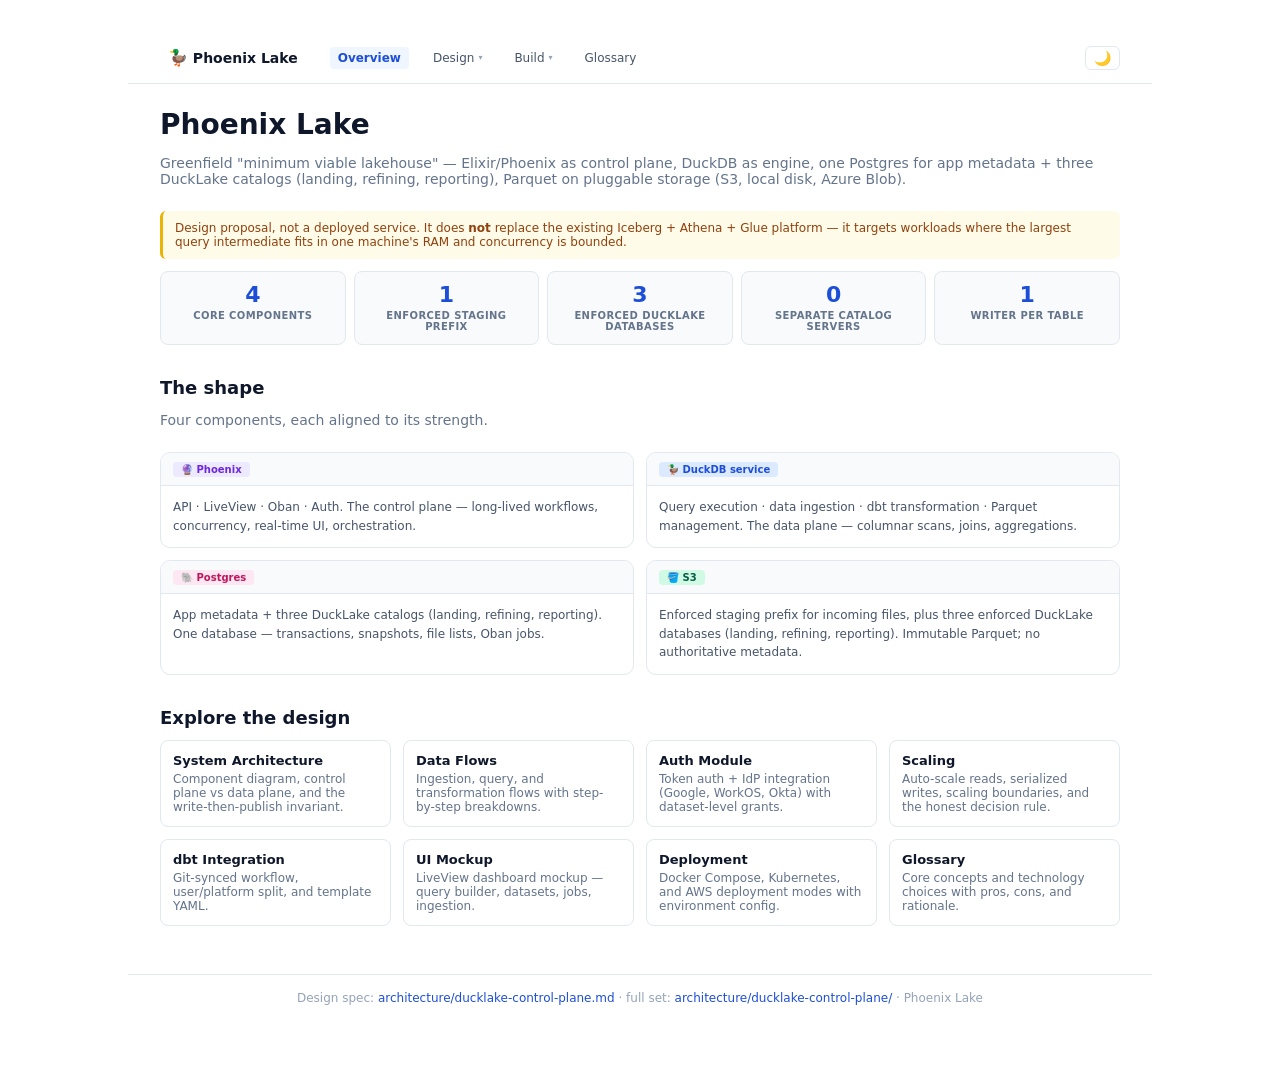
==== docs/index.html @ 2db0d596 "feat: Phoenix Lake architecture, docs, and project scaffolding" ====
<!DOCTYPE html>
<html lang="en">
<head>
<meta charset="utf-8">
<meta name="viewport" content="width=device-width, initial-scale=1.0">
<title>Phoenix Lake — Architecture</title>
<link rel="icon" href="data:image/svg+xml,<svg xmlns='http://www.w3.org/2000/svg' viewBox='0 0 100 100'><text y='.9em' font-size='90'>🦆</text></svg>">
<link rel="stylesheet" href="styles.css">
</head>
<body>

<nav class="site-nav">
  <a class="brand" href="index.html"><span>🦆</span> Phoenix Lake</a>
  <a class="active" href="index.html">Overview</a>
  <div class="nav-dropdown">
    <a href="architecture.html">Design</a>
    <div class="dropdown-menu">
      <a href="architecture.html"><span class="nav-icon">📐</span><span class="nav-label">Architecture<span class="nav-desc">System overview, components, boundaries</span></span></a>
      <a href="phoenix.html"><span class="nav-icon">🔮</span><span class="nav-label">Phoenix<span class="nav-desc">Control plane, API, LiveView, Oban</span></span></a>
      <a href="duckdb-service.html"><span class="nav-icon">🦆</span><span class="nav-label">DuckDB Service<span class="nav-desc">Compute engine, queries, ingestion</span></span></a>
      <a href="postgres.html"><span class="nav-icon">🐘</span><span class="nav-label">Postgres<span class="nav-desc">Catalogs, app metadata, DuckLake</span></span></a>
      <a href="s3.html"><span class="nav-icon">🪣</span><span class="nav-label">S3<span class="nav-desc">Storage, staging, partitioning</span></span></a>
      <div class="dropdown-divider"></div>
      <a href="data-flows.html"><span class="nav-icon">🔀</span><span class="nav-label">Data Flows<span class="nav-desc">Ingestion, query, transformation</span></span></a>
      <a href="auth.html"><span class="nav-icon">🔐</span><span class="nav-label">Auth<span class="nav-desc">Tokens, IdP, grants, roles</span></span></a>
      <a href="ui.html"><span class="nav-icon">🖥️</span><span class="nav-label">UI Mockup<span class="nav-desc">LiveView dashboard preview</span></span></a>
    </div>
  </div>
  <div class="nav-dropdown">
    <a href="scaling.html">Build</a>
    <div class="dropdown-menu">
      <a href="scaling.html"><span class="nav-icon">📈</span><span class="nav-label">Scaling<span class="nav-desc">Reads, writes, boundaries</span></span></a>
      <a href="dbt.html"><span class="nav-icon">🔄</span><span class="nav-label">dbt<span class="nav-desc">Git-synced transformations</span></span></a>
      <a href="deployment.html"><span class="nav-icon">🚀</span><span class="nav-label">Deployment<span class="nav-desc">Docker, K8s, AWS</span></span></a>
      <a href="api.html"><span class="nav-icon">📡</span><span class="nav-label">API Reference<span class="nav-desc">OpenAPI spec, Swagger UI</span></span></a>
    </div>
  </div>
  <a href="glossary.html">Glossary</a>
<button class="dark-toggle" onclick="toggleTheme()" aria-label="Toggle dark mode">🌙</button>
</nav>
<main>
<h1>Phoenix Lake</h1>
<p class="subtitle">Greenfield "minimum viable lakehouse" — Elixir/Phoenix as control plane, DuckDB as engine, one Postgres for app metadata + three DuckLake catalogs (landing, refining, reporting), Parquet on pluggable storage (S3, local disk, Azure Blob).</p>

<div class="info info-yellow">Design proposal, not a deployed service. It does <strong>not</strong> replace the existing Iceberg + Athena + Glue platform — it targets workloads where the largest query intermediate fits in one machine's RAM and concurrency is bounded.</div>

<div class="stat-grid">
  <div class="stat"><span class="num">4</span><span class="label">Core components</span></div>
  <div class="stat"><span class="num">1</span><span class="label">Enforced staging prefix</span></div>
  <div class="stat"><span class="num">3</span><span class="label">Enforced DuckLake databases</span></div>
  <div class="stat"><span class="num">0</span><span class="label">Separate catalog servers</span></div>
  <div class="stat"><span class="num">1</span><span class="label">Writer per table</span></div>
</div>

<h2>The shape</h2>
<p class="subtitle">Four components, each aligned to its strength.</p>

<div class="split-grid">
  <a href="phoenix.html" class="split-card" style="text-decoration:none;">
    <div class="head"><span class="component-badge badge-phoenix">🔮 Phoenix</span></div>
    <div class="body">
      <p>API · LiveView · Oban · Auth. The control plane — long-lived workflows, concurrency, real-time UI, orchestration.</p>
    </div>
  </a>
  <a href="duckdb-service.html" class="split-card" style="text-decoration:none;">
    <div class="head"><span class="component-badge badge-duckdb">🦆 DuckDB service</span></div>
    <div class="body">
      <p>Query execution · data ingestion · dbt transformation · Parquet management. The data plane — columnar scans, joins, aggregations.</p>
    </div>
  </a>
  <a href="postgres.html" class="split-card" style="text-decoration:none;">
    <div class="head"><span class="component-badge badge-postgres">🐘 Postgres</span></div>
    <div class="body">
      <p>App metadata + three DuckLake catalogs (landing, refining, reporting). One database — transactions, snapshots, file lists, Oban jobs.</p>
    </div>
  </a>
  <a href="s3.html" class="split-card" style="text-decoration:none;">
    <div class="head"><span class="component-badge badge-s3">🪣 S3</span></div>
    <div class="body">
      <p>Enforced staging prefix for incoming files, plus three enforced DuckLake databases (landing, refining, reporting). Immutable Parquet; no authoritative metadata.</p>
    </div>
  </a>
</div>

<h2>Explore the design</h2>
<div class="card-grid">
  <a href="architecture.html" class="card" style="text-decoration:none;">
    <p class="card-title">System Architecture</p>
    <p class="card-desc">Component diagram, control plane vs data plane, and the write-then-publish invariant.</p>
  </a>
  <a href="data-flows.html" class="card" style="text-decoration:none;">
    <p class="card-title">Data Flows</p>
    <p class="card-desc">Ingestion, query, and transformation flows with step-by-step breakdowns.</p>
  </a>
  <a href="auth.html" class="card" style="text-decoration:none;">
    <p class="card-title">Auth Module</p>
    <p class="card-desc">Token auth + IdP integration (Google, WorkOS, Okta) with dataset-level grants.</p>
  </a>
  <a href="scaling.html" class="card" style="text-decoration:none;">
    <p class="card-title">Scaling</p>
    <p class="card-desc">Auto-scale reads, serialized writes, scaling boundaries, and the honest decision rule.</p>
  </a>
  <a href="dbt.html" class="card" style="text-decoration:none;">
    <p class="card-title">dbt Integration</p>
    <p class="card-desc">Git-synced workflow, user/platform split, and template YAML.</p>
  </a>
  <a href="ui.html" class="card" style="text-decoration:none;">
    <p class="card-title">UI Mockup</p>
    <p class="card-desc">LiveView dashboard mockup — query builder, datasets, jobs, ingestion.</p>
  </a>
  <a href="deployment.html" class="card" style="text-decoration:none;">
    <p class="card-title">Deployment</p>
    <p class="card-desc">Docker Compose, Kubernetes, and AWS deployment modes with environment config.</p>
  </a>
  <a href="glossary.html" class="card" style="text-decoration:none;">
    <p class="card-title">Glossary</p>
    <p class="card-desc">Core concepts and technology choices with pros, cons, and rationale.</p>
  </a>
</div>
</main>

<footer class="site-footer">
  <p>Design spec: <a href="https://github.com/TRANTANKHOA/phoenix-lake/blob/main/architecture/ducklake-control-plane.md">architecture/ducklake-control-plane.md</a> · full set: <a href="https://github.com/TRANTANKHOA/phoenix-lake/tree/main/architecture/ducklake-control-plane">architecture/ducklake-control-plane/</a> · Phoenix Lake</p>
</footer>
<script>document.querySelectorAll("a[href^=\"http\"]").forEach(a=>a.target="_blank")</script>
<script>
function toggleTheme() {
  const html = document.documentElement;
  const current = html.getAttribute("data-theme");
  const next = current === "dark" ? "light" : "dark";
  html.setAttribute("data-theme", next);
  localStorage.setItem("theme", next);
  document.querySelector(".dark-toggle").textContent = next === "dark" ? "\u2600\uFE0F" : "\uD83C\uDF19";
}
(function() {
  const saved = localStorage.getItem("theme") || "light";
  document.documentElement.setAttribute("data-theme", saved);
  const btn = document.querySelector(".dark-toggle");
  if (btn) btn.textContent = saved === "dark" ? "\u2600\uFE0F" : "\uD83C\uDF19";
})();
</script>
</body>
</html>
---- docs/styles.css ----
body { font-family: 'Segoe UI', system-ui, -apple-system, sans-serif; background: #ffffff; color: #1e293b; padding: clamp(16px, 4vw, 32px); min-height: 100vh; margin: 0; }
* { transition: all 0.2s ease; }
h1 { font-size: 28px; font-weight: 700; color: #0f172a; margin: 0 0 8px 0; }
h2 { font-size: 18px; font-weight: 600; color: #0f172a; margin: 32px 0 12px 0; }
h3 { font-size: 15px; font-weight: 600; color: #0f172a; margin: 16px 0 8px 0; }
.subtitle { font-size: 14px; color: #64748b; margin-bottom: 24px; }
main { max-width: 960px; margin: 0 auto; }
.stack { background: #f8fafc; border: 1px solid #e2e8f0; border-radius: 10px; padding: 16px; margin: 16px 0; position: relative; }
.stack:hover { border-color: #cbd5e1; box-shadow: 0 2px 8px rgba(0,0,0,0.06); }
.stack-label { position: absolute; top: -8px; left: 12px; font-size: 11px; color: #64748b; background: #f8fafc; padding: 0 6px; }
.algo-card { background: #fff; border: 1px solid #e2e8f0; border-radius: 8px; padding: 14px; margin: 8px 0; }
.algo-card:hover { border-color: #cbd5e1; box-shadow: 0 2px 8px rgba(0,0,0,0.06); }
.algo-card-title { font-size: 14px; font-weight: 600; color: #0f172a; margin: 0 0 8px 0; }
.algo-steps { counter-reset: step; list-style: none; padding: 0; margin: 0; }
.algo-steps li { counter-increment: step; padding: 4px 0 4px 28px; position: relative; font-size: 13px; line-height: 1.5; color: #1e293b; }
.algo-steps li::before { content: counter(step); position: absolute; left: 0; top: 4px; width: 18px; height: 18px; border-radius: 50%; background: #1d4ed8; color: #fff; font-size: 10px; font-weight: 600; display: flex; align-items: center; justify-content: center; }
.flow { display: flex; flex-wrap: wrap; align-items: center; gap: 8px; margin: 12px 0; }
.flow-arrow { color: #64748b; font-size: 14px; }
.node { background: linear-gradient(135deg, #1e40af, #2563eb); color: #fff; border-radius: 6px; padding: 8px 12px; font-size: 12px; min-width: 100px; text-align: center; }
.node-title { font-weight: 600; font-size: 13px; }
.node-detail { font-size: 11px; opacity: 0.85; }
.card-grid { display: grid; grid-template-columns: repeat(auto-fit, minmax(220px, 1fr)); gap: 12px; }
.card { background: #fff; border: 1px solid #e2e8f0; border-radius: 8px; padding: 12px; cursor: default; }
.card:hover { border-color: #93c5fd; box-shadow: 0 4px 12px rgba(59,130,246,0.1); transform: translateY(-2px); }
.card-title { font-size: 13px; font-weight: 600; color: #0f172a; margin: 0 0 4px 0; }
.card-desc { font-size: 12px; color: #64748b; margin: 0; }
.config-pill { display: inline-block; background: #dbeafe; color: #1d4ed8; border-radius: 10px; font-size: 10px; padding: 2px 8px; margin: 2px 4px 2px 0; }
.config-pill:hover { background: #bfdbfe; transform: scale(1.05); }
.badge { display: inline-block; font-size: 9px; padding: 2px 6px; border-radius: 4px; font-weight: 600; }
.badge-success { background: #dcfce7; color: #166534; }
.badge-warning { background: #fef3c7; color: #92400e; }
.badge-error { background: #fee2e2; color: #b91c1c; }
.badge-info { background: #dbeafe; color: #1d4ed8; }
.info { padding: 10px 12px; border-radius: 6px; font-size: 12px; margin: 8px 0; }
.info:hover { transform: translateX(4px); }
.info-blue { background: #eff6ff; border-left: 3px solid #3b82f6; color: #1e40af; }
.info-blue:hover { border-left-color: #2563eb; }
.info-green { background: #f0fdf4; border-left: 3px solid #22c55e; color: #166534; }
.info-green:hover { border-left-color: #16a34a; }
.info-yellow { background: #fefce8; border-left: 3px solid #eab308; color: #92400e; }
.info-yellow:hover { border-left-color: #ca8a04; }
.info-red { background: #fef2f2; border-left: 3px solid #ef4444; color: #b91c1c; }
.info-red:hover { border-left-color: #dc2626; }
code { font-family: ui-monospace, SFMono-Regular, Menlo, monospace; font-size: 11px; background: #f1f5f9; padding: 1px 4px; border-radius: 3px; }
.file-list { list-style: none; padding: 0; margin: 0; font-family: ui-monospace, SFMono-Regular, Menlo, monospace; font-size: 12px; }
.file-list li { padding: 2px 0 2px 16px; position: relative; }
.file-list li::before { content: ""; position: absolute; left: 4px; top: 9px; width: 5px; height: 5px; border-radius: 50%; background: #3b82f6; }
.spec-rows { background: #fff; border: 1px solid #e2e8f0; border-radius: 8px; margin: 8px 0; }
.spec-row { display: flex; gap: 14px; align-items: baseline; padding: 10px 14px; border-bottom: 1px solid #e2e8f0; }
.spec-row:hover { background: #f8fafc; }
.spec-row:last-child { border-bottom: none; }
.spec-label { font-size: 10px; font-weight: 600; color: #94a3b8; text-transform: uppercase; letter-spacing: 0.05em; min-width: 80px; flex-shrink: 0; padding-top: 3px; }
.spec-value { font-size: 12px; color: #1e293b; line-height: 1.5; flex: 1; }
.split-grid { display: grid; grid-template-columns: 1fr 1fr; gap: 12px; margin: 12px 0; }
.split-card { border: 1px solid #e2e8f0; border-radius: 10px; background: #fff; overflow: hidden; }
.split-card:hover { border-color: #93c5fd; box-shadow: 0 4px 12px rgba(59,130,246,0.1); transform: translateY(-2px); }
.split-card .head { padding: 8px 12px; background: #f8fafc; border-bottom: 1px solid #e2e8f0; font-size: 13px; font-weight: 600; color: #0f172a; }
.split-card .body { padding: 12px; font-size: 12px; color: #475569; line-height: 1.55; }
.split-card .body p { margin: 0 0 8px 0; }
.split-card .body p:last-child { margin: 0; }
.provider-chain { display: flex; flex-direction: column; align-items: stretch; gap: 0; margin: 16px 0 0 0; counter-reset: prov; }
.provider-block { counter-increment: prov; background: #fff; border: 1px solid #e2e8f0; border-radius: 8px; padding: 12px 14px 12px 40px; position: relative; }
.provider-block::before { content: counter(prov); position: absolute; left: 12px; top: 14px; width: 20px; height: 20px; border-radius: 50%; background: linear-gradient(135deg, #1e40af, #2563eb); color: #fff; font-size: 11px; font-weight: 600; display: flex; align-items: center; justify-content: center; }
.provider-block .row { display: flex; flex-wrap: wrap; align-items: center; gap: 6px; margin-bottom: 6px; }
.provider-block .name { font-size: 14px; font-weight: 600; color: #0f172a; margin-right: 4px; }
.provider-block .desc { font-size: 12px; color: #475569; line-height: 1.5; margin: 0; }
.chain-arrow { text-align: center; color: #94a3b8; font-size: 16px; line-height: 1; padding: 4px 0; }
.stat-grid { display: grid; grid-template-columns: repeat(auto-fit, minmax(120px, 1fr)); gap: 8px; margin: 12px 0; }
.stat { background: #f8fafc; border: 1px solid #e2e8f0; border-radius: 8px; padding: 12px; text-align: center; }
.stat:hover { border-color: #93c5fd; background: #eff6ff; transform: translateY(-2px); }
.stat .num { font-size: 22px; font-weight: 700; color: #1d4ed8; line-height: 1; }
.stat .label { font-size: 10px; font-weight: 600; color: #64748b; text-transform: uppercase; letter-spacing: 0.04em; margin-top: 4px; display: block; }
.meta-grid { display: grid; grid-template-columns: repeat(auto-fit, minmax(200px, 1fr)); gap: 0; border: 1px solid #e2e8f0; border-radius: 8px; overflow: hidden; background: #fff; margin: 12px 0; }
.meta-cell { padding: 10px 14px; border-right: 1px solid #e2e8f0; display: flex; flex-direction: column; gap: 3px; }
.meta-cell:last-child { border-right: none; }
.meta-label { font-size: 9px; font-weight: 600; color: #94a3b8; text-transform: uppercase; letter-spacing: 0.05em; }
.meta-primary { font-size: 13px; font-weight: 600; color: #0f172a; }
.meta-secondary { font-size: 11px; color: #64748b; font-family: ui-monospace, SFMono-Regular, Menlo, monospace; }
.related { margin-top: 40px; padding: 16px; background: #f8fafc; border: 1px solid #e2e8f0; border-radius: 10px; }
.related-label { font-size: 11px; font-weight: 600; color: #64748b; text-transform: uppercase; letter-spacing: 0.04em; margin-bottom: 10px; display: block; }
.related-grid { display: grid; grid-template-columns: repeat(auto-fit, minmax(220px, 1fr)); gap: 8px; }
.related-link { display: block; padding: 10px 12px; background: #fff; border: 1px solid #e2e8f0; border-radius: 6px; text-decoration: none; color: #1e293b; }
.related-link:hover { background: #eff6ff; border-color: #bfdbfe; transform: translateY(-1px); box-shadow: 0 2px 6px rgba(59,130,246,0.1); }
.related-link:hover { background: #eff6ff; border-color: #bfdbfe; }
.related-link .name { font-size: 13px; font-weight: 600; color: #0f172a; display: block; margin-bottom: 2px; }
.related-link .desc { font-size: 11px; color: #64748b; line-height: 1.4; }
.footer { text-align: center; margin-top: 48px; font-size: 12px; color: #94a3b8; }
.glossary-list { display: flex; flex-direction: column; gap: 1px; background: #e2e8f0; border: 1px solid #e2e8f0; border-radius: 8px; overflow: hidden; }
.glossary-item { background: #fff; padding: 14px 16px; }
.glossary-item:hover { background: #f8fafc; }
.glossary-term { font-size: 15px; font-weight: 700; color: #0f172a; margin-bottom: 4px; display: flex; align-items: center; gap: 6px; }
.glossary-term a { font-size: 10px; color: #94a3b8; text-decoration: none; opacity: 0.6; transition: opacity 0.2s; }
.glossary-term a:hover { opacity: 1; color: #3b82f6; }
.glossary-def { font-size: 13px; color: #475569; line-height: 1.5; margin-bottom: 8px; }
.glossary-pros { font-size: 12px; color: #166534; line-height: 1.5; margin-bottom: 2px; }
.glossary-cons { font-size: 12px; color: #b91c1c; line-height: 1.5; margin-bottom: 2px; }
.glossary-fit { font-size: 12px; color: #1d4ed8; line-height: 1.5; margin-bottom: 2px; }
.glossary-why { font-size: 12px; color: #92400e; line-height: 1.5; }
.diagram { background: #f8fafc; border: 1px solid #e2e8f0; border-radius: 10px; padding: 24px; margin: 16px 0; }
.diagram:hover { border-color: #cbd5e1; box-shadow: 0 2px 8px rgba(0,0,0,0.06); }
.diagram-title { font-size: 11px; font-weight: 600; color: #64748b; text-transform: uppercase; letter-spacing: 0.05em; margin: 0 0 16px 0; }
.diagram svg { width: 100%; height: auto; }
.invariant-callout { background: linear-gradient(135deg, #f0fdf4, #dcfce7); border: 2px solid #22c55e; border-radius: 12px; padding: 20px; margin: 20px 0; position: relative; }
.invariant-callout:hover { border-color: #16a34a; box-shadow: 0 4px 12px rgba(34,197,94,0.15); }
.invariant-callout::before { content: "INVARIANT"; position: absolute; top: -10px; left: 16px; background: #22c55e; color: #fff; font-size: 10px; font-weight: 700; padding: 2px 10px; border-radius: 4px; letter-spacing: 0.05em; }
.invariant-callout p { margin: 8px 0 0 0; font-size: 13px; color: #166534; line-height: 1.6; }
.decision-grid { display: grid; grid-template-columns: 1fr 1fr; gap: 16px; margin: 16px 0; }
.decision-card { border-radius: 10px; padding: 16px; position: relative; }
.decision-card:hover { transform: translateY(-2px); box-shadow: 0 4px 12px rgba(0,0,0,0.1); }
.decision-card.use { background: #f0fdf4; border: 2px solid #22c55e; }
.decision-card.use:hover { border-color: #16a34a; }
.decision-card.avoid { background: #fef2f2; border: 2px solid #ef4444; }
.decision-card.avoid:hover { border-color: #dc2626; }
.decision-card .icon { font-size: 24px; margin-bottom: 8px; }
.decision-card h4 { font-size: 14px; font-weight: 600; margin: 0 0 8px 0; }
.decision-card.use h4 { color: #166534; }
.decision-card.avoid h4 { color: #b91c1c; }
.decision-card ul { margin: 0; padding-left: 16px; font-size: 12px; color: #475569; line-height: 1.6; }
.component-badge { display: inline-flex; align-items: center; gap: 4px; padding: 2px 8px; border-radius: 4px; font-size: 10px; font-weight: 600; }
.component-badge:hover { transform: scale(1.05); }
.badge-phoenix { background: #ede9fe; color: #6d28d9; }
.badge-phoenix:hover { background: #ddd6fe; }
.badge-duckdb { background: #dbeafe; color: #1d4ed8; }
.badge-duckdb:hover { background: #bfdbfe; }
.badge-postgres { background: #fce7f3; color: #be185d; }
.badge-postgres:hover { background: #fbcfe8; }
.badge-s3 { background: #d1fae5; color: #065f46; }
.badge-s3:hover { background: #a7f3d0; }
.flow-vertical { display: flex; flex-direction: column; align-items: center; gap: 0; margin: 16px 0; }
.flow-vertical .flow-step { background: #fff; border: 1px solid #e2e8f0; border-radius: 8px; padding: 10px 16px; font-size: 12px; color: #1e293b; width: 100%; max-width: 400px; position: relative; }
.flow-vertical .flow-step .step-num { position: absolute; left: -12px; top: 50%; transform: translateY(-50%); width: 22px; height: 22px; background: #1d4ed8; color: #fff; border-radius: 50%; font-size: 10px; font-weight: 600; display: flex; align-items: center; justify-content: center; }
.flow-vertical .flow-arrow-down { width: 2px; height: 16px; background: #cbd5e1; position: relative; }
.flow-vertical .flow-arrow-down::after { content: ""; position: absolute; bottom: -4px; left: -3px; border-left: 4px solid transparent; border-right: 4px solid transparent; border-top: 6px solid #cbd5e1; }
/* Navigation */
.site-nav { max-width: 960px; margin: 0 auto; padding: 0 clamp(16px, 4vw, 32px); display: flex; flex-wrap: wrap; align-items: center; gap: 6px 16px; padding-top: 12px; padding-bottom: 12px; border-bottom: 1px solid #e2e8f0; margin-bottom: 24px; }
.site-nav .brand { font-weight: 700; font-size: 14px; color: #0f172a; text-decoration: none; margin-right: 8px; }
.site-nav .brand span { font-size: 16px; }
.site-nav a { font-size: 12px; color: #475569; text-decoration: none; padding: 4px 8px; border-radius: 4px; }
.site-nav a:hover { background: #f1f5f9; color: #0f172a; }
.site-nav a.active { background: #eff6ff; color: #1d4ed8; font-weight: 600; }
.nav-dropdown { position: relative; }
.nav-dropdown > a { display: flex; align-items: center; gap: 4px; }
.nav-dropdown > a::after { content: "▾"; font-size: 8px; color: #94a3b8; transition: transform 0.2s; }
.nav-dropdown:hover > a { background: #f1f5f9; color: #0f172a; }
.nav-dropdown:hover > a::after { transform: rotate(180deg); }
.nav-dropdown .dropdown-menu { display: block; position: absolute; top: calc(100% + 4px); left: 0; background: #fff; border: 1px solid #e2e8f0; border-radius: 10px; padding: 8px 0; min-width: 200px; box-shadow: 0 8px 24px rgba(0,0,0,0.12), 0 2px 8px rgba(0,0,0,0.06); z-index: 100; opacity: 0; visibility: hidden; transform: translateY(-4px); transition: all 0.15s ease; pointer-events: none; }
.nav-dropdown:hover .dropdown-menu { opacity: 1; visibility: visible; transform: translateY(0); pointer-events: auto; }
.nav-dropdown .dropdown-menu a { display: flex; align-items: center; gap: 8px; padding: 8px 14px; font-size: 12px; color: #475569; border-radius: 0; margin: 0 4px; border-radius: 6px; }
.nav-dropdown .dropdown-menu a:hover { background: #eff6ff; color: #1d4ed8; }
.nav-dropdown .dropdown-menu a.active { background: #eff6ff; color: #1d4ed8; font-weight: 600; }
.nav-dropdown .dropdown-menu a .nav-icon { font-size: 14px; width: 20px; text-align: center; flex-shrink: 0; }
.nav-dropdown .dropdown-menu a .nav-label { display: flex; flex-direction: column; }
.nav-dropdown .dropdown-menu a .nav-desc { font-size: 10px; color: #94a3b8; margin-top: 1px; }
.nav-dropdown .dropdown-divider { height: 1px; background: #f1f5f9; margin: 4px 12px; }
/* Footer nav */
.site-footer { max-width: 960px; margin: 48px auto 0; padding: 16px clamp(16px, 4vw, 32px) 32px; border-top: 1px solid #e2e8f0; }
.site-footer p { font-size: 12px; color: #94a3b8; text-align: center; margin: 0; }
.site-footer a { color: #1d4ed8; text-decoration: none; }
.site-footer a:hover { text-decoration: underline; }
/* Dark mode */
[data-theme="dark"] { background: #0f172a; color: #e2e8f0; }
[data-theme="dark"] h1, [data-theme="dark"] h2, [data-theme="dark"] h3 { color: #f1f5f9; }
[data-theme="dark"] .subtitle { color: #94a3b8; }
[data-theme="dark"] .algo-card { background: #1e293b; border-color: #334155; }
[data-theme="dark"] .algo-card-title { color: #f1f5f9; }
[data-theme="dark"] .algo-steps li { color: #e2e8f0; }
[data-theme="dark"] .stack { background: #1e293b; border-color: #334155; }
[data-theme="dark"] .stack-label { background: #1e293b; color: #94a3b8; }
[data-theme="dark"] .card { background: #1e293b; border-color: #334155; }
[data-theme="dark"] .card:hover { border-color: #3b82f6; }
[data-theme="dark"] .card-title { color: #f1f5f9; }
[data-theme="dark"] .card-desc { color: #94a3b8; }
[data-theme="dark"] .info-blue { background: #1e3a5f; border-left-color: #3b82f6; color: #93c5fd; }
[data-theme="dark"] .info-green { background: #14532d; border-left-color: #22c55e; color: #86efac; }
[data-theme="dark"] .info-yellow { background: #422006; border-left-color: #eab308; color: #fde047; }
[data-theme="dark"] .info-red { background: #450a0a; border-left-color: #ef4444; color: #fca5a5; }
[data-theme="dark"] code { background: #334155; color: #e2e8f0; }
[data-theme="dark"] .spec-rows { background: #1e293b; border-color: #334155; }
[data-theme="dark"] .spec-row { border-color: #334155; }
[data-theme="dark"] .spec-row:hover { background: #334155; }
[data-theme="dark"] .spec-key { color: #94a3b8; }
[data-theme="dark"] .spec-val { color: #e2e8f0; }
[data-theme="dark"] .split-card { background: #1e293b; border-color: #334155; }
[data-theme="dark"] .split-card:hover { border-color: #3b82f6; }
[data-theme="dark"] .split-card .head { background: #0f172a; border-color: #334155; color: #f1f5f9; }
[data-theme="dark"] .split-card .body { color: #94a3b8; }
[data-theme="dark"] .stat { background: #1e293b; border-color: #334155; }
[data-theme="dark"] .stat:hover { background: #1e3a5f; border-color: #3b82f6; }
[data-theme="dark"] .stat .num { color: #60a5fa; }
[data-theme="dark"] .stat .label { color: #94a3b8; }
[data-theme="dark"] .meta-grid { background: #1e293b; border-color: #334155; }
[data-theme="dark"] .meta-cell { border-color: #334155; }
[data-theme="dark"] .meta-label { color: #64748b; }
[data-theme="dark"] .meta-primary { color: #f1f5f9; }
[data-theme="dark"] .related { background: #1e293b; border-color: #334155; }
[data-theme="dark"] .related-label { color: #94a3b8; }
[data-theme="dark"] .related-link { background: #0f172a; border-color: #334155; color: #e2e8f0; }
[data-theme="dark"] .related-link:hover { background: #1e3a5f; border-color: #3b82f6; }
[data-theme="dark"] .related-link .name { color: #f1f5f9; }
[data-theme="dark"] .related-link .desc { color: #94a3b8; }
[data-theme="dark"] .glossary-item { background: #1e293b; }
[data-theme="dark"] .glossary-item:hover { background: #334155; }
[data-theme="dark"] .glossary-term { color: #f1f5f9; }
[data-theme="dark"] .glossary-def { color: #94a3b8; }
[data-theme="dark"] .glossary-pros { color: #86efac; }
[data-theme="dark"] .glossary-cons { color: #fca5a5; }
[data-theme="dark"] .glossary-fit { color: #93c5fd; }
[data-theme="dark"] .glossary-why { color: #fde047; }
[data-theme="dark"] .diagram { background: #1e293b; border-color: #334155; }
[data-theme="dark"] .diagram-title { color: #94a3b8; }
[data-theme="dark"] .invariant-callout { background: linear-gradient(135deg, #14532d, #166534); border-color: #22c55e; }
[data-theme="dark"] .invariant-callout p { color: #86efac; }
[data-theme="dark"] .decision-card.use { background: #14532d; border-color: #22c55e; }
[data-theme="dark"] .decision-card.avoid { background: #450a0a; border-color: #ef4444; }
[data-theme="dark"] .decision-card h4 { color: #f1f5f9; }
[data-theme="dark"] .decision-card ul { color: #94a3b8; }
[data-theme="dark"] .flow-vertical .flow-step { background: #1e293b; border-color: #334155; color: #e2e8f0; }
[data-theme="dark"] .dropdown-menu { background: #1e293b; border-color: #334155; }
[data-theme="dark"] .dropdown-menu a { color: #94a3b8; }
[data-theme="dark"] .dropdown-menu a:hover { background: #334155; color: #93c5fd; }
[data-theme="dark"] .dropdown-divider { background: #334155; }
[data-theme="dark"] .site-footer { border-color: #334155; }
[data-theme="dark"] .site-footer p { color: #64748b; }
[data-theme="dark"] .site-footer a { color: #60a5fa; }
[data-theme="dark"] table { color: #e2e8f0; }
[data-theme="dark"] thead tr { border-color: #334155; }
[data-theme="dark"] th { color: #94a3b8; }
[data-theme="dark"] td { border-color: #334155; }
[data-theme="dark"] tr { border-color: #334155; }
[data-theme="dark"] pre { background: #0f172a; color: #e2e8f0; }

/* Dark mode toggle */
.dark-toggle { background: none; border: 1px solid #e2e8f0; border-radius: 6px; padding: 4px 8px; cursor: pointer; font-size: 14px; line-height: 1; margin-left: auto; }
.dark-toggle:hover { background: #f1f5f9; }
[data-theme="dark"] .dark-toggle { border-color: #475569; color: #e2e8f0; }
[data-theme="dark"] .dark-toggle:hover { background: #334155; }

@media (max-width: 768px) { body { padding: 16px; } main { max-width: 100%; } .split-grid { grid-template-columns: 1fr; } .decision-grid { grid-template-columns: 1fr; } .meta-cell { border-right: none; border-bottom: 1px solid #e2e8f0; } .meta-cell:last-child { border-bottom: none; } .site-nav { gap: 4px 8px; } }
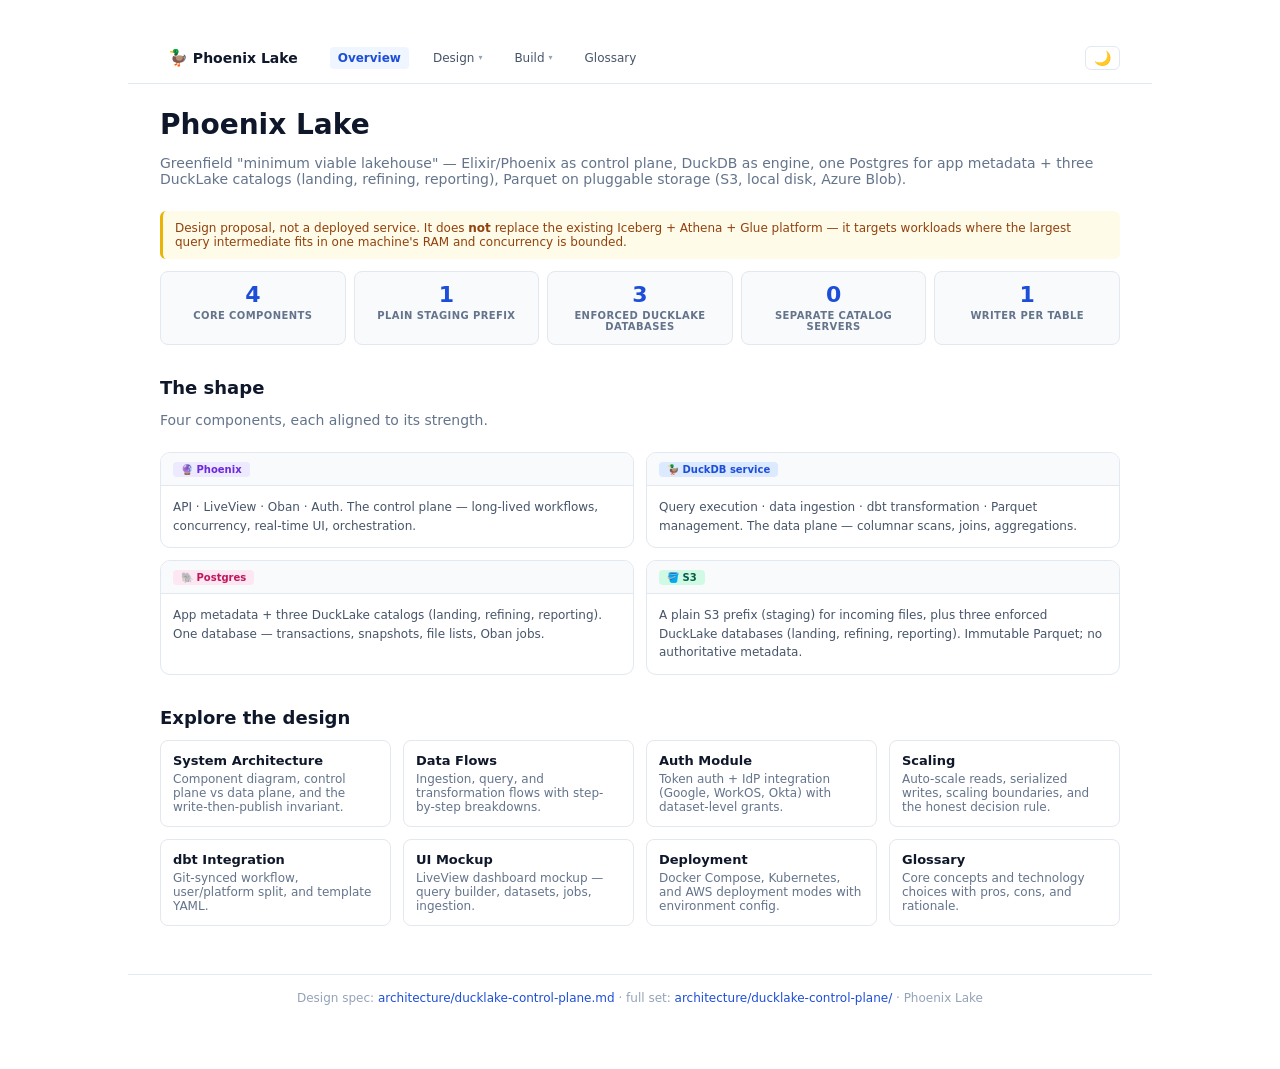
==== commit 135926a5: "docs: add architecture audit (AUDIT.md, FIXES.md) and apply resolved findings - docs/AUDIT.md: full " ====
--- a/docs/index.html
+++ b/docs/index.html
@@ -46,7 +46,7 @@
 
 <div class="stat-grid">
   <div class="stat"><span class="num">4</span><span class="label">Core components</span></div>
-  <div class="stat"><span class="num">1</span><span class="label">Enforced staging prefix</span></div>
+  <div class="stat"><span class="num">1</span><span class="label">Plain staging prefix</span></div>
   <div class="stat"><span class="num">3</span><span class="label">Enforced DuckLake databases</span></div>
   <div class="stat"><span class="num">0</span><span class="label">Separate catalog servers</span></div>
   <div class="stat"><span class="num">1</span><span class="label">Writer per table</span></div>
@@ -77,7 +77,7 @@
   <a href="s3.html" class="split-card" style="text-decoration:none;">
     <div class="head"><span class="component-badge badge-s3">🪣 S3</span></div>
     <div class="body">
-      <p>Enforced staging prefix for incoming files, plus three enforced DuckLake databases (landing, refining, reporting). Immutable Parquet; no authoritative metadata.</p>
+      <p>A plain S3 prefix (staging) for incoming files, plus three enforced DuckLake databases (landing, refining, reporting). Immutable Parquet; no authoritative metadata.</p>
     </div>
   </a>
 </div>
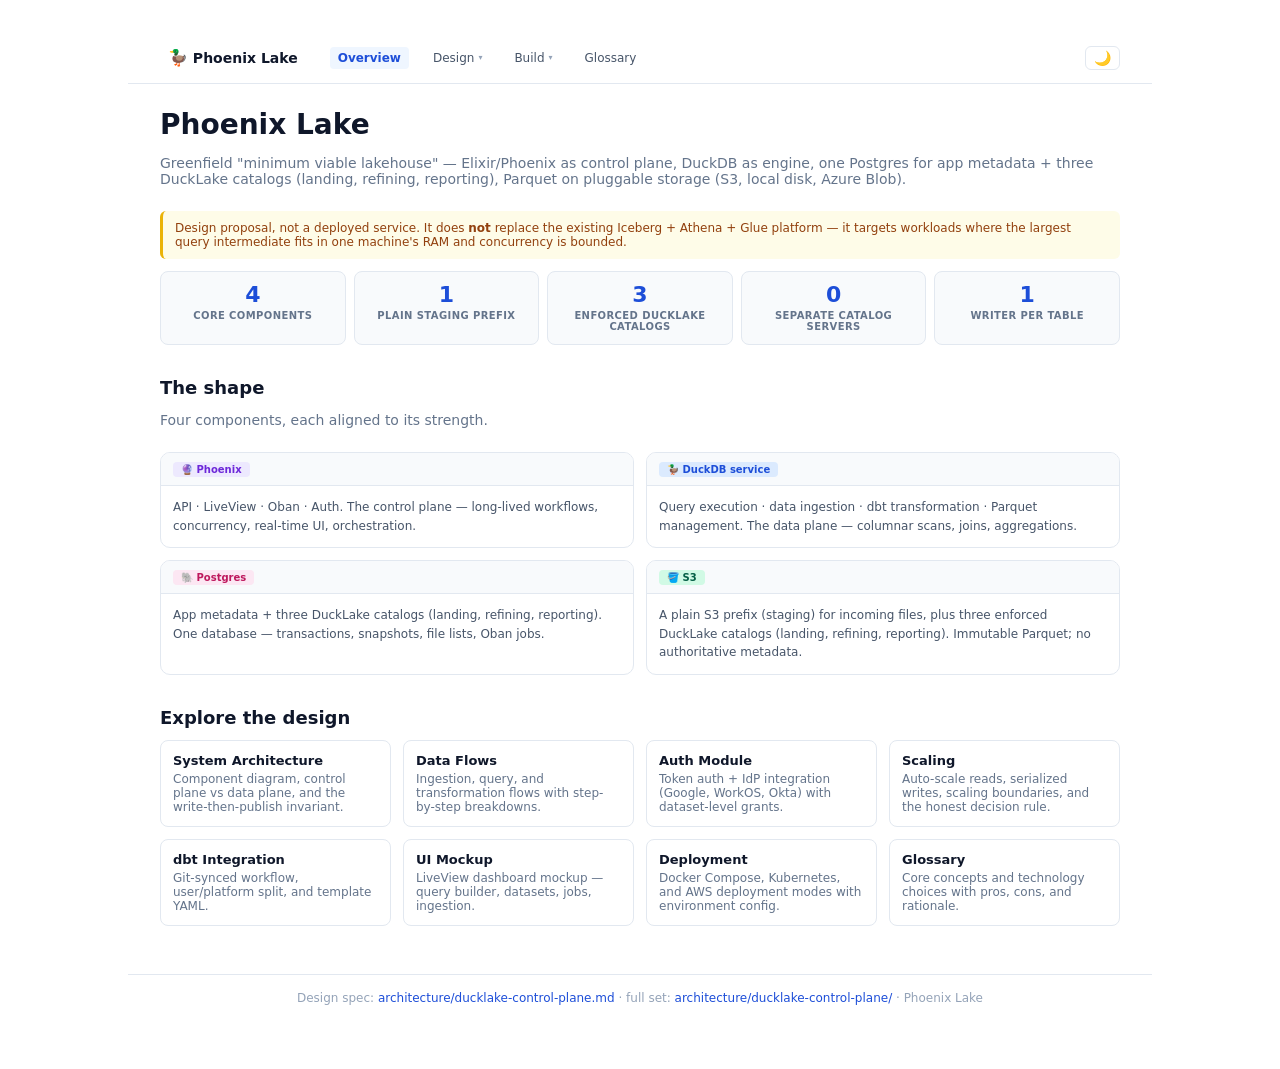
==== commit 43c9c6f7: "docs: reconcile architecture audit findings across markdown and HTML Apply the resolved docs/AUDIT.m" ====
--- a/docs/index.html
+++ b/docs/index.html
@@ -47,7 +47,7 @@
 <div class="stat-grid">
   <div class="stat"><span class="num">4</span><span class="label">Core components</span></div>
   <div class="stat"><span class="num">1</span><span class="label">Plain staging prefix</span></div>
-  <div class="stat"><span class="num">3</span><span class="label">Enforced DuckLake databases</span></div>
+  <div class="stat"><span class="num">3</span><span class="label">Enforced DuckLake catalogs</span></div>
   <div class="stat"><span class="num">0</span><span class="label">Separate catalog servers</span></div>
   <div class="stat"><span class="num">1</span><span class="label">Writer per table</span></div>
 </div>
@@ -77,7 +77,7 @@
   <a href="s3.html" class="split-card" style="text-decoration:none;">
     <div class="head"><span class="component-badge badge-s3">🪣 S3</span></div>
     <div class="body">
-      <p>A plain S3 prefix (staging) for incoming files, plus three enforced DuckLake databases (landing, refining, reporting). Immutable Parquet; no authoritative metadata.</p>
+      <p>A plain S3 prefix (staging) for incoming files, plus three enforced DuckLake catalogs (landing, refining, reporting). Immutable Parquet; no authoritative metadata.</p>
     </div>
   </a>
 </div>
